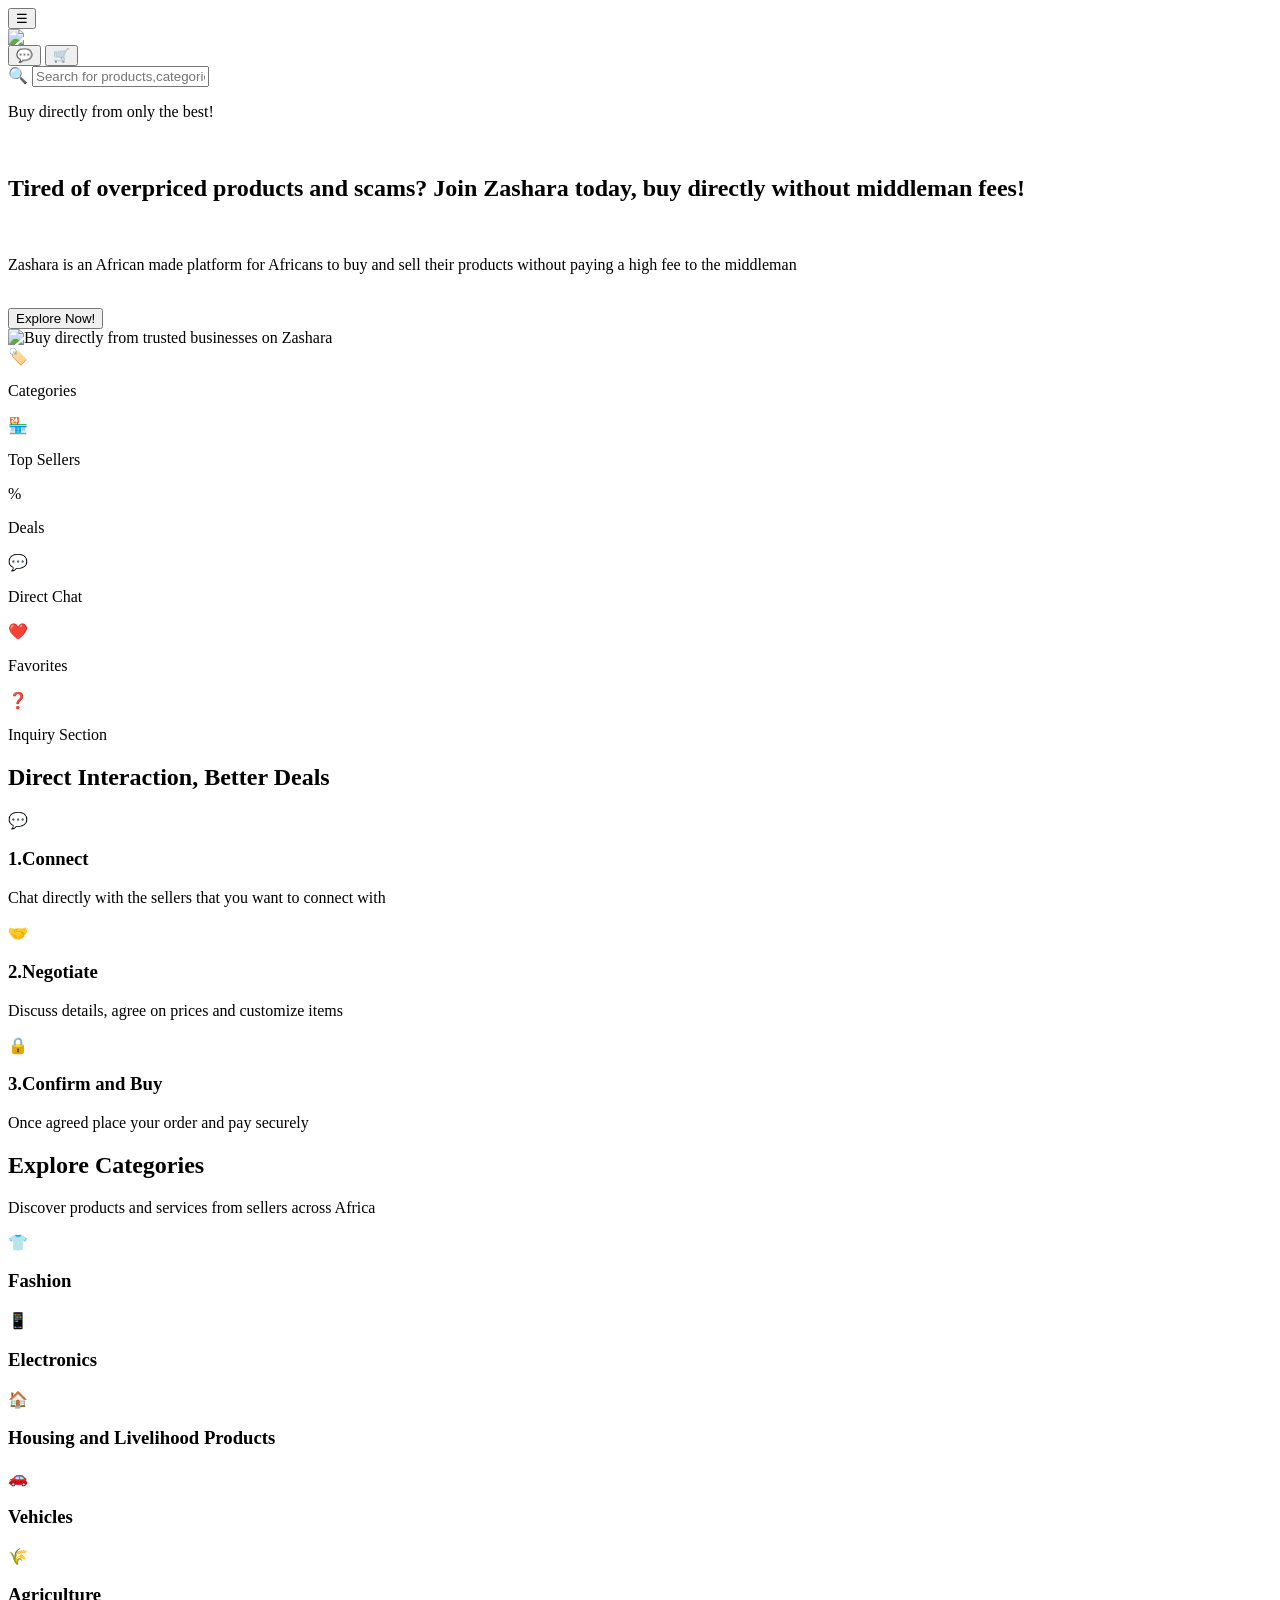
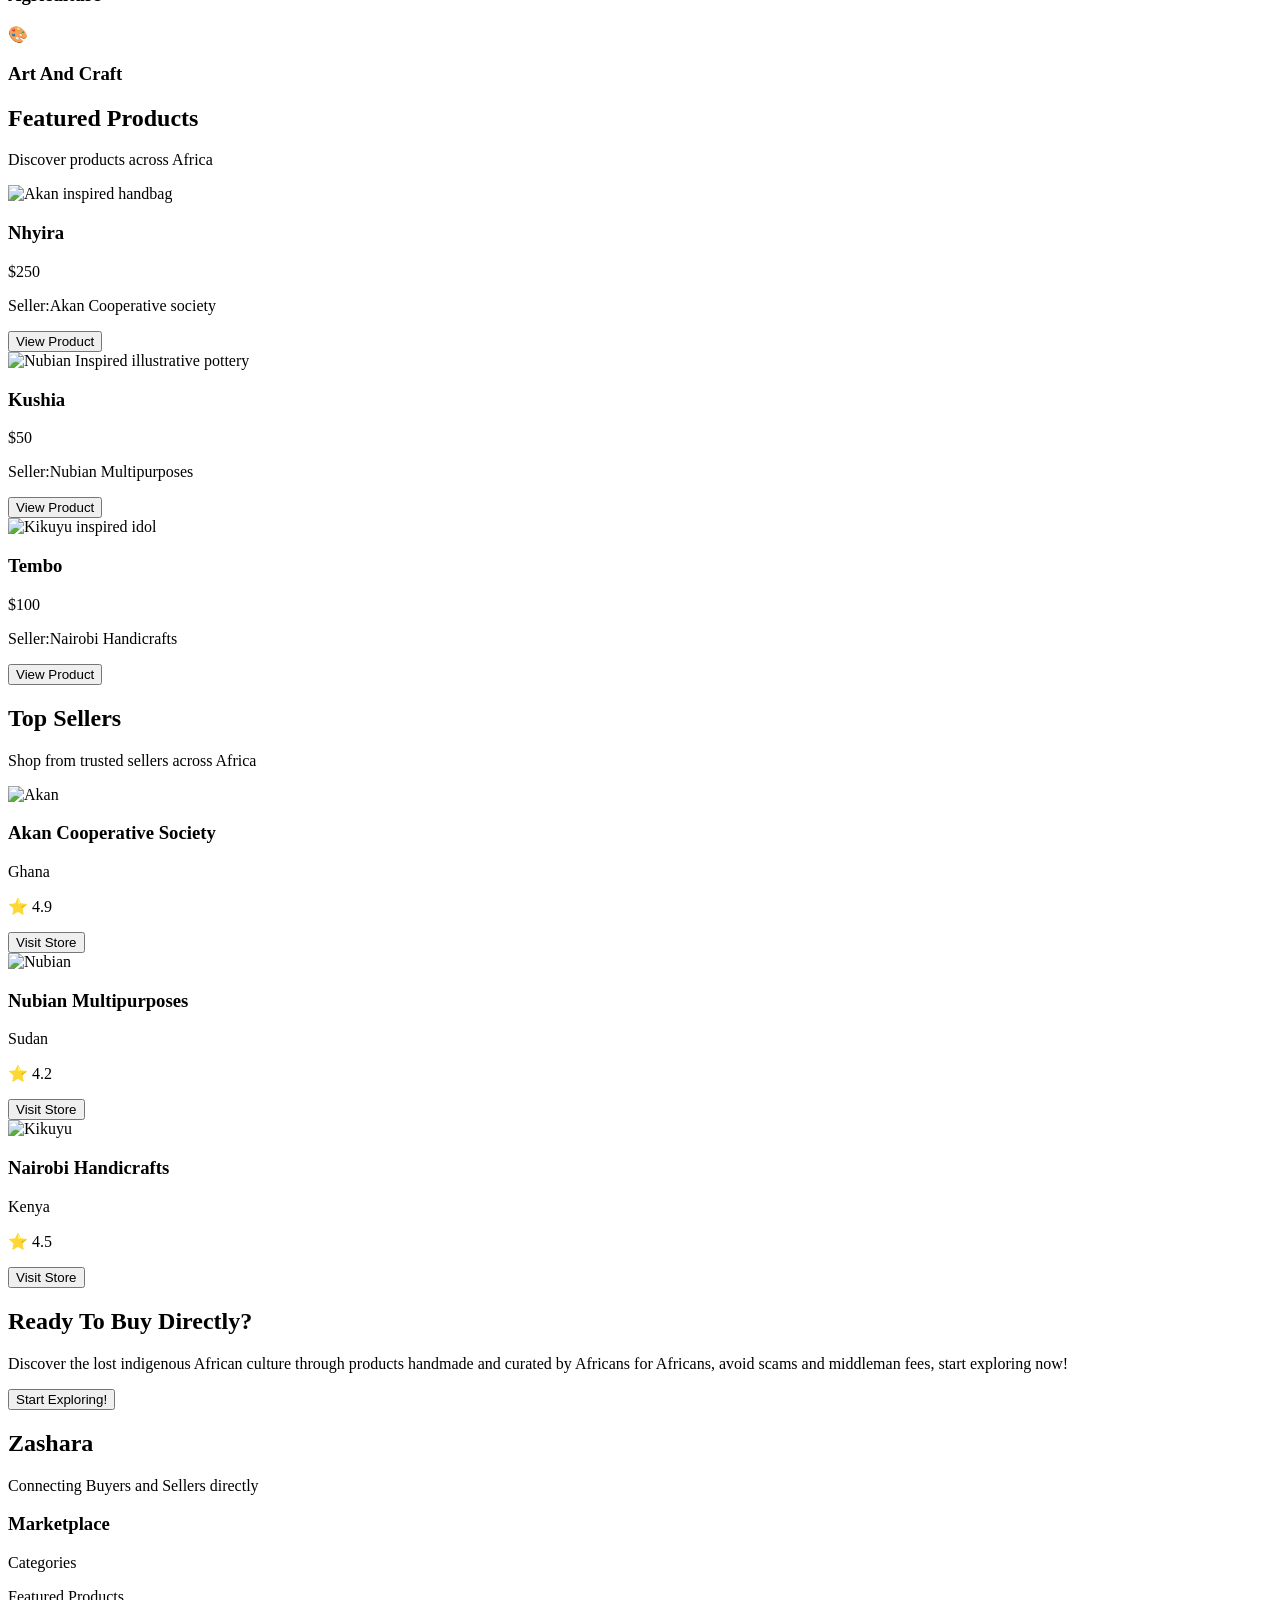
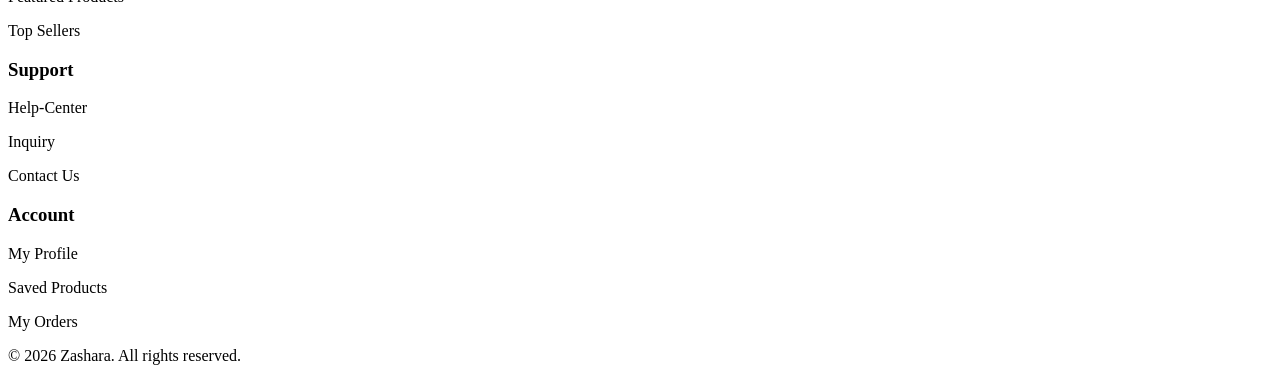
==== index.html @ 861f921e "Add files via upload" ====
<html lang="en">
<head>
	<meta charset="UTF-8">
	<meta name="viewport" content="width=device-width, initial-scale=1.0">
	<title>Zashara Buyer's Dashboard</title>
	<link rel="stylesheet" href="C:\Users\User\Documents\DirectTradeZashsara\style.css">
</head>


<body>
	<header class="header">
		<button class="menu-button">
			☰
		</button>
		
		<div class="logo">
			<img src="C:\Users\User\Documents\DirectTradeZashsara\assets\logo.png">
		</div>

		<div class="header-icons">
			
			<button class="message-button">
				💬
			</button>
			
			<button class="cart-button">
				🛒
			</button>
		</div>
	</header>
	

	<section class="search-section">
		<div class="search-bar">
			<span class="search-icon">🔍</span>

			<input type="text" placeholder="Search for products,categories or sellers">
		</div>
	</section>

	


	<section class="hero-section">
		<div class="hero-content">
			<p class="hero-tagline">
				Buy directly from only the best! 
			</p>
			<br>
	
			<h1 class="hero-title">
				Tired of overpriced products and scams? Join Zashara today, buy directly without middleman fees!
			</h1>
			<br>
	
			<p class="hero-description">
				Zashara is an African made platform for Africans to buy and sell their products without paying a high fee to the middleman
			</p>
			<br>
	
			
			<button class="explore-button">
				Explore Now!
			</button>
		</div>
		
		<div class="hero-image">
			<img src="C:\Users\User\Documents\DirectTradeZashsara\assets\hero.png" alt="Buy directly from trusted businesses on Zashara">
		</div>
	</section>		



	<section class="quick-navigation">
		<div class="quick-nav-item">
			<div class="quick-nav-icon">🏷️</div>
			<p>Categories</p>
		</div>

		<div class="quick-nav-item">
			<div class="quick-nav-icon">🏪</div>
			<p>Top Sellers</p>
		</div>

		<div class="quick-nav-item">
			<div class="quick-nav-icon">%</div>
			<p>Deals</p>
		</div>

		<div class="quick-nav-item">
			<div class="quick-nav-icon">💬</div>
			<p>Direct Chat</p>
		</div>

		<div class="quick-nav-item">
			<div class="quick-nav-icon">❤️</div>
			<p>Favorites</p>
		</div>

		<div class="quick-nav-item">
			<div class="quick-nav-icon">❓</div>
			<p>Inquiry Section</p>
		</div>
	</section>


	<section class="how-it-works">

		<h2>Direct Interaction, Better Deals</h2>

			<div class="steps-container">
				<div class="step">

					<div class="step-icon">💬</div>
			
						<div class="step-content">
							<h3>1.Connect</h3>
							<p>Chat directly with the sellers that you want to connect with</p>	
						</div>
				</div>
			


				<div class="step">

					<div class="step-icon">🤝</div>
			
						<div class="step-content">
							<h3>2.Negotiate</h3>
							<p>Discuss details, agree on prices and customize items</p>	
						</div>
				</div>
			

				<div class="step">

					<div class="step-icon">🔒</div>
			
						<div class="step-content">
							<h3>3.Confirm and Buy</h3>
							<p>Once agreed place your order and pay securely</p>	
						</div>
				</div>
		</div>
	</section>
				
	<section class="categories-section" id="categories">
	
	<h2>Explore Categories</h2>

	<p class="categories-description">
		Discover products and services from sellers across Africa
	</p>

	<div class="Categories-grid">
	
	<div class="category-card">
		<div class="category-icon">👕</div>
		<h3>Fashion</h3>
	</div>

	<div class="category-card">
		<div class="category-icon">📱</div>
		<h3>Electronics</h3>
	</div>
	

	<div class="category-card">
		<div class="category-icon">🏠</div>
		<h3>Housing and Livelihood Products</h3>
	</div>

	<div class="category-card">
		<div class="category-icon">🚗</div>
		<h3>Vehicles</h3>
	</div>

	<div class="category-card">
		<div class="category-icon">🌾</div>
		<h3>Agriculture</h3>
	</div>

	<div class="category-card">
		<div class="category-icon">🎨</div>
		<h3>Art And Craft</h3>
	</div>			

	</section>


	<section class="featured-products" id="featured-products">
	
	<h2>Featured Products</h2>

	<p class="featured-description">
		Discover products across Africa
	</p>

	<div class="products-grid">
	
		<div class="product-card">
			
			<div class="product-image">
					<img src="C:\Users\User\Documents\DirectTradeZashsara\assets\Handbag.png" alt="Akan inspired handbag">
			</div>

			<h3>Nhyira</h3>

			<p class="product-price">$250</p>

			<p class="seller-name">
				Seller:Akan Cooperative society
			</p>

			<button class="view product">
				View Product
			</button>
		</div>


		<div class="product-card">
			
			<div class="product-image">
					<img src="C:\Users\User\Documents\DirectTradeZashsara\assets\Pot.png" alt="Nubian Inspired illustrative pottery">
			</div>

			<h3>Kushia</h3>

			<p class="product-price">$50</p>

			<p class="seller-name">
				Seller:Nubian Multipurposes
			</p>

			<button class="view product">
				View Product
			</button>
		</div>


		<div class="product-card">
			
			<div class="product-image">
					<img src="C:\Users\User\Documents\DirectTradeZashsara\assets\ElephantIdol.png" alt="Kikuyu inspired idol">
			</div>

			<h3>Tembo</h3>

			<p class="product-price">$100</p>

			<p class="seller-name">
				Seller:Nairobi Handicrafts
			</p>

			<button class="view product">
				View Product
			</button>
		</div>
	</div>
	</section>
	
	
	<section class="top-sellers" id="top-sellers">
		<h2>Top Sellers</h2>
			
		<p class="sellers-description">
			Shop from trusted sellers across Africa
		</p>
		
		<div class="sellers-grid">
			<div class="seller-card">
				<div class="seller-image">
					<img src="C:\Users\User\Documents\DirectTradeZashsara\assets\Akan.png" alt="Akan">
				</div>
			
				<h3>Akan Cooperative Society</h3>
					<p class="seller-location">
						Ghana
					</p>

					<p class="seller-rating">
						⭐ 4.9
					</p>

					<button class="visit-store">
						Visit Store
					</button>
			</div>
			

			<div class="seller-card">
				<div class="seller-image">
					<img src="C:\Users\User\Documents\DirectTradeZashsara\assets\Nubian.png" alt="Nubian">
				</div>
			
				<h3>Nubian Multipurposes</h3>
					<p class="seller-location">
						Sudan
					</p>

					<p class="seller-rating">
						⭐ 4.2
					</p>

					<button class="visit-store">
						Visit Store
					</button>
			</div>


			<div class="seller-card">
				<div class="seller-image">
					<img src="C:\Users\User\Documents\DirectTradeZashsara\assets\Nairobi.png" alt="Kikuyu">
				</div>
			
				<h3>Nairobi Handicrafts</h3>
					<p class="seller-location">
						Kenya
					</p>

					<p class="seller-rating">
						⭐ 4.5
					</p>

					<button class="visit-store">
						Visit Store
					</button>
			</div>
		</div>
	</section>

	
	<section class="final-cta" id="explore">
		<div class="cta-content">
		
			<h2>Ready To Buy Directly?</h2>

			<p>
				Discover the lost indigenous African culture through products handmade and curated by Africans for Africans, avoid scams and middleman fees, 				start exploring now!
			</p>

			<button class="cta-button">
				Start Exploring!
		</div>
	</section>

	<footer class="footer">
		<div class="footer-content">
			<div class="footer-brand">
				<h2>Zashara</h2>
					<p>
						Connecting Buyers and Sellers directly
					</p>
			</div>

		<div class="footer-links">
			<div class="footer-column">
				<h3>Marketplace</h3>
				
					<p>Categories</p>
					<p>Featured Products</p>
					<p>Top Sellers</p>
			</div>

			
			<div class="footer-column">
				<h3>Support</h3>
				
					<p>Help-Center</p>
					<p>Inquiry</p>
					<p>Contact Us</p>
			</div>


			<div class="footer-column">
				<h3>Account</h3>
				
					<p>My Profile</p>
					<p>Saved Products</p>
					<p>My Orders</p>
			</div>

		</div>
		</div>
		<div class="footer-bottom">
			<p>
			 	© 2026 Zashara. All rights reserved.
			</p>
		</div>
	</footer>
	




	<script src="C:\Users\User\Documents\DirectTradeZashsara\script.js"></script>

</body>

</html>
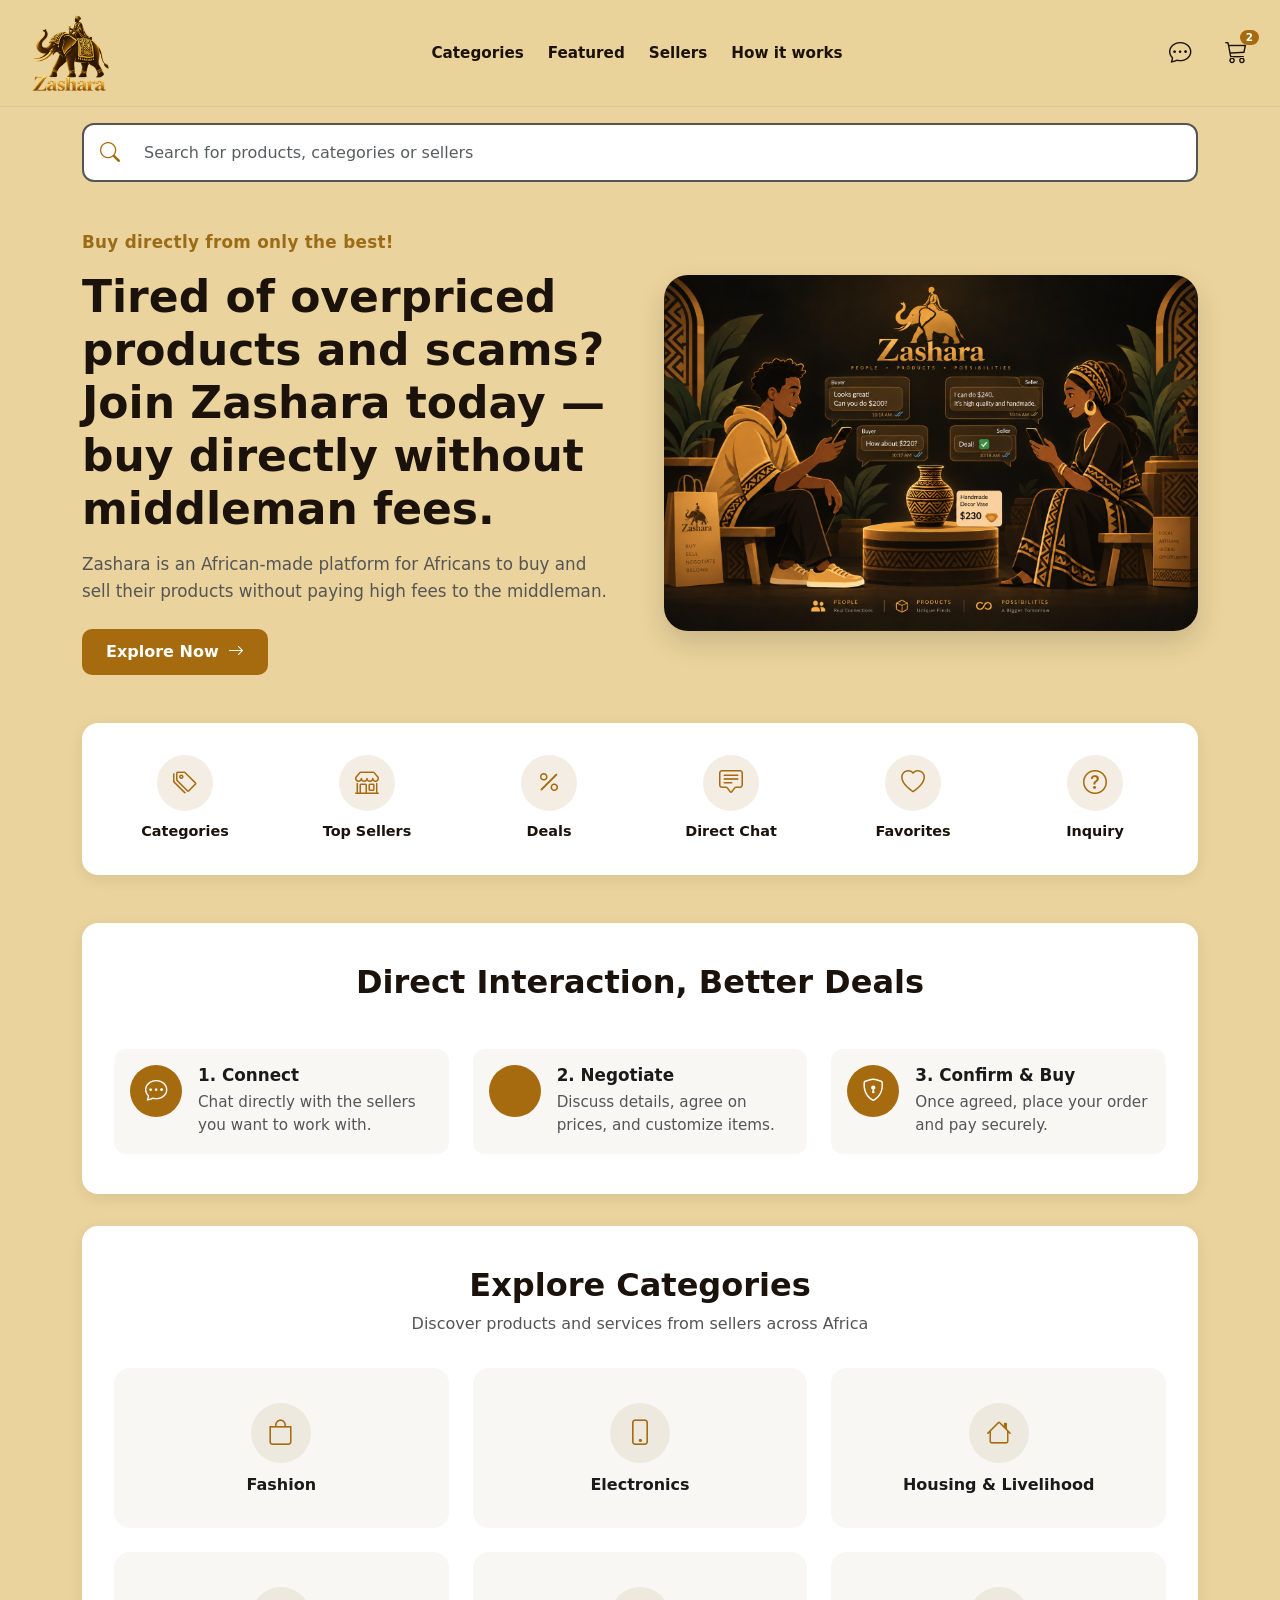
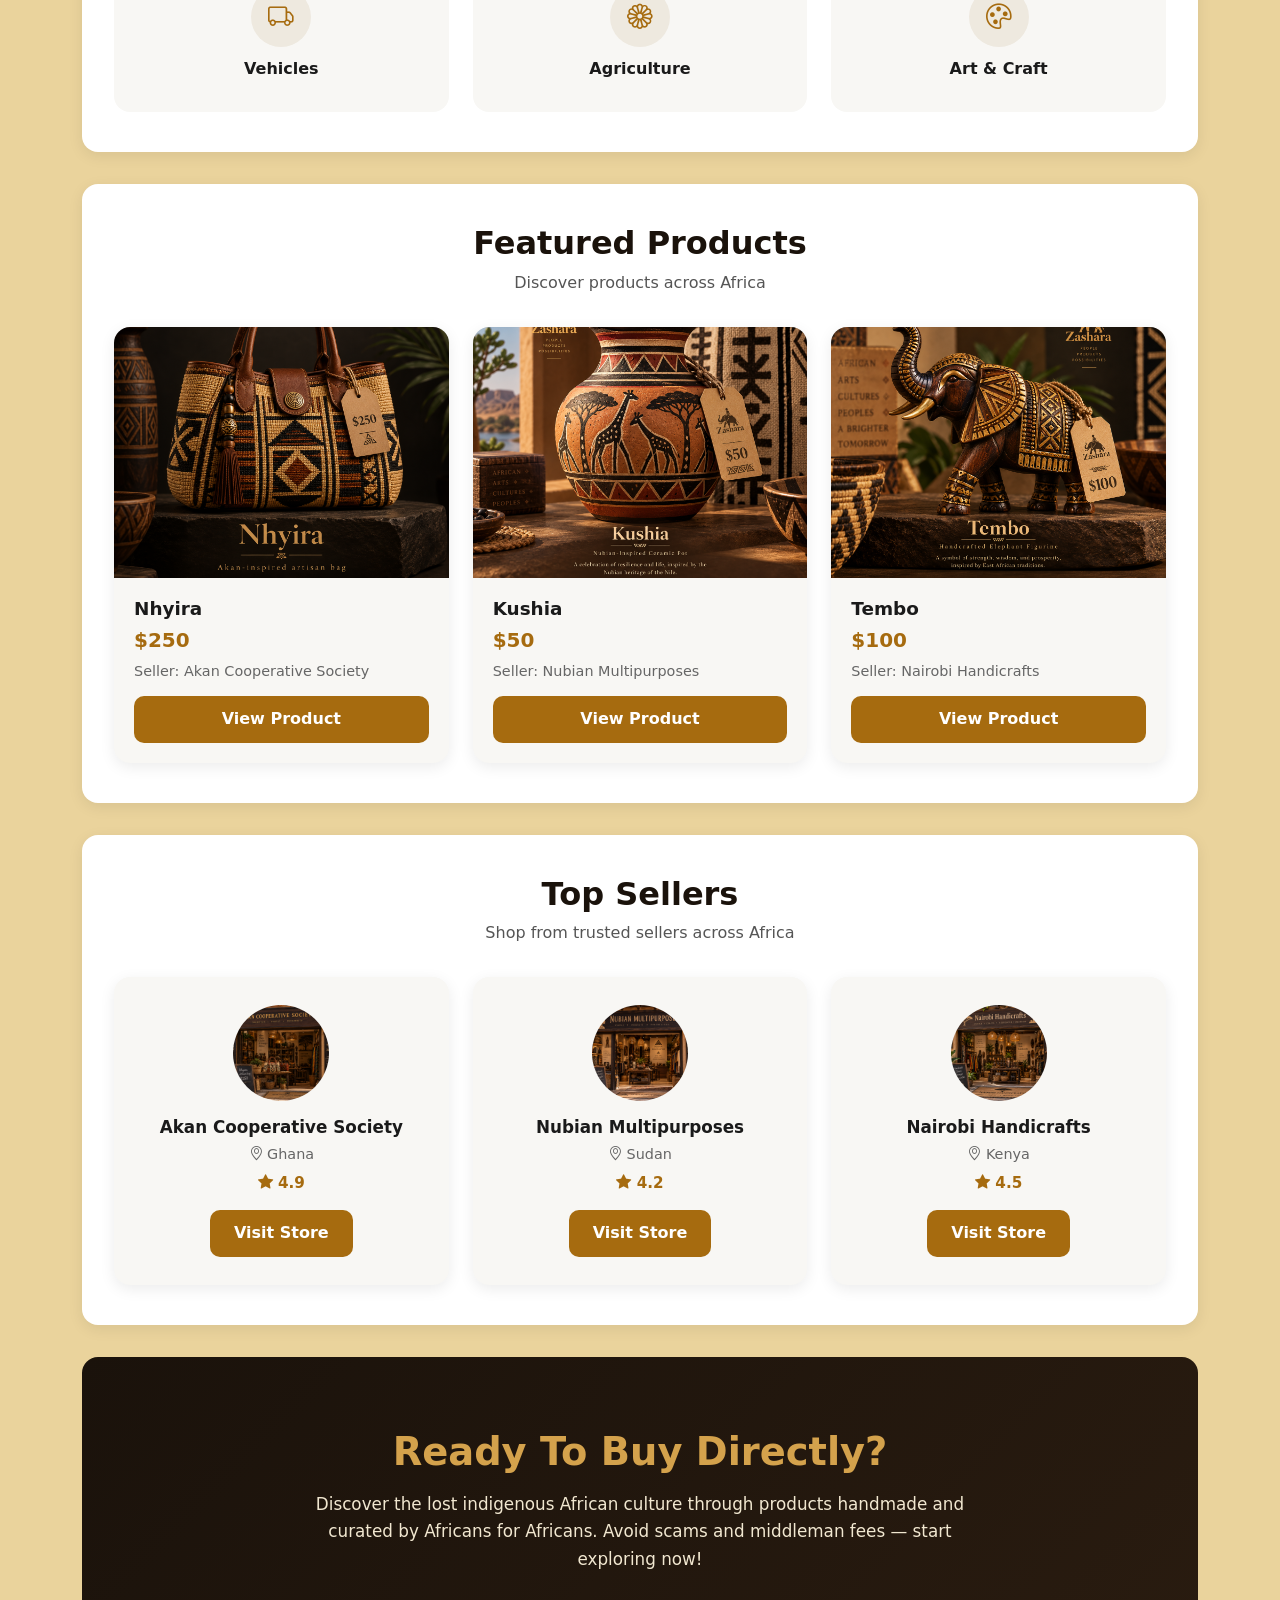
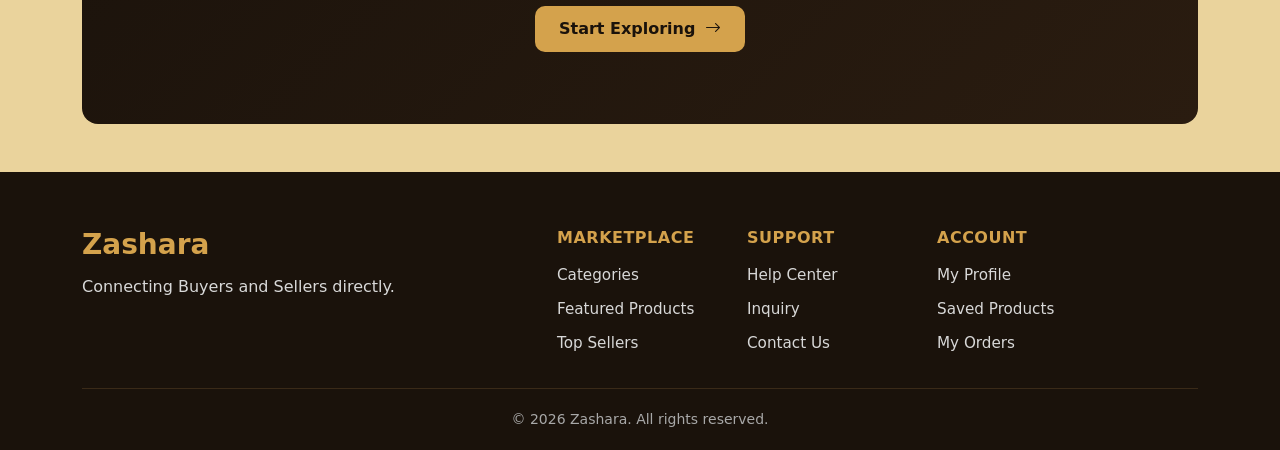
==== commit b842bc53: "Add files via upload" ====
--- a/index.html
+++ b/index.html
@@ -1,400 +1,482 @@
+<!DOCTYPE html>
 <html lang="en">
 <head>
-	<meta charset="UTF-8">
-	<meta name="viewport" content="width=device-width, initial-scale=1.0">
-	<title>Zashara Buyer's Dashboard</title>
-	<link rel="stylesheet" href="C:\Users\User\Documents\DirectTradeZashsara\style.css">
+    <meta charset="UTF-8">
+    <meta name="viewport" content="width=device-width, initial-scale=1.0">
+    <title>Zashara Buyer's Dashboard</title>
+
+    <!-- Bootstrap 5.3 CSS -->
+    <link
+        href="https://cdn.jsdelivr.net/npm/bootstrap@5.3.3/dist/css/bootstrap.min.css"
+        rel="stylesheet"
+    >
+
+    <!-- Bootstrap Icons -->
+    <link
+        rel="stylesheet"
+        href="https://cdn.jsdelivr.net/npm/bootstrap-icons@1.11.3/font/bootstrap-icons.css"
+    >
+
+    <!-- Custom styles (loaded AFTER Bootstrap so it can override) -->
+    <link rel="stylesheet" href="style.css">
 </head>
 
-
 <body>
-	<header class="header">
-		<button class="menu-button">
-			☰
-		</button>
-		
-		<div class="logo">
-			<img src="C:\Users\User\Documents\DirectTradeZashsara\assets\logo.png">
-		</div>
-
-		<div class="header-icons">
-			
-			<button class="message-button">
-				💬
-			</button>
-			
-			<button class="cart-button">
-				🛒
-			</button>
-		</div>
-	</header>
-	
-
-	<section class="search-section">
-		<div class="search-bar">
-			<span class="search-icon">🔍</span>
-
-			<input type="text" placeholder="Search for products,categories or sellers">
-		</div>
-	</section>
-
-	
-
-
-	<section class="hero-section">
-		<div class="hero-content">
-			<p class="hero-tagline">
-				Buy directly from only the best! 
-			</p>
-			<br>
-	
-			<h1 class="hero-title">
-				Tired of overpriced products and scams? Join Zashara today, buy directly without middleman fees!
-			</h1>
-			<br>
-	
-			<p class="hero-description">
-				Zashara is an African made platform for Africans to buy and sell their products without paying a high fee to the middleman
-			</p>
-			<br>
-	
-			
-			<button class="explore-button">
-				Explore Now!
-			</button>
-		</div>
-		
-		<div class="hero-image">
-			<img src="C:\Users\User\Documents\DirectTradeZashsara\assets\hero.png" alt="Buy directly from trusted businesses on Zashara">
-		</div>
-	</section>		
-
-
-
-	<section class="quick-navigation">
-		<div class="quick-nav-item">
-			<div class="quick-nav-icon">🏷️</div>
-			<p>Categories</p>
-		</div>
-
-		<div class="quick-nav-item">
-			<div class="quick-nav-icon">🏪</div>
-			<p>Top Sellers</p>
-		</div>
-
-		<div class="quick-nav-item">
-			<div class="quick-nav-icon">%</div>
-			<p>Deals</p>
-		</div>
-
-		<div class="quick-nav-item">
-			<div class="quick-nav-icon">💬</div>
-			<p>Direct Chat</p>
-		</div>
-
-		<div class="quick-nav-item">
-			<div class="quick-nav-icon">❤️</div>
-			<p>Favorites</p>
-		</div>
-
-		<div class="quick-nav-item">
-			<div class="quick-nav-icon">❓</div>
-			<p>Inquiry Section</p>
-		</div>
-	</section>
-
-
-	<section class="how-it-works">
-
-		<h2>Direct Interaction, Better Deals</h2>
-
-			<div class="steps-container">
-				<div class="step">
-
-					<div class="step-icon">💬</div>
-			
-						<div class="step-content">
-							<h3>1.Connect</h3>
-							<p>Chat directly with the sellers that you want to connect with</p>	
-						</div>
-				</div>
-			
-
-
-				<div class="step">
-
-					<div class="step-icon">🤝</div>
-			
-						<div class="step-content">
-							<h3>2.Negotiate</h3>
-							<p>Discuss details, agree on prices and customize items</p>	
-						</div>
-				</div>
-			
-
-				<div class="step">
-
-					<div class="step-icon">🔒</div>
-			
-						<div class="step-content">
-							<h3>3.Confirm and Buy</h3>
-							<p>Once agreed place your order and pay securely</p>	
-						</div>
-				</div>
-		</div>
-	</section>
-				
-	<section class="categories-section" id="categories">
-	
-	<h2>Explore Categories</h2>
-
-	<p class="categories-description">
-		Discover products and services from sellers across Africa
-	</p>
-
-	<div class="Categories-grid">
-	
-	<div class="category-card">
-		<div class="category-icon">👕</div>
-		<h3>Fashion</h3>
-	</div>
-
-	<div class="category-card">
-		<div class="category-icon">📱</div>
-		<h3>Electronics</h3>
-	</div>
-	
-
-	<div class="category-card">
-		<div class="category-icon">🏠</div>
-		<h3>Housing and Livelihood Products</h3>
-	</div>
-
-	<div class="category-card">
-		<div class="category-icon">🚗</div>
-		<h3>Vehicles</h3>
-	</div>
-
-	<div class="category-card">
-		<div class="category-icon">🌾</div>
-		<h3>Agriculture</h3>
-	</div>
-
-	<div class="category-card">
-		<div class="category-icon">🎨</div>
-		<h3>Art And Craft</h3>
-	</div>			
-
-	</section>
-
-
-	<section class="featured-products" id="featured-products">
-	
-	<h2>Featured Products</h2>
-
-	<p class="featured-description">
-		Discover products across Africa
-	</p>
-
-	<div class="products-grid">
-	
-		<div class="product-card">
-			
-			<div class="product-image">
-					<img src="C:\Users\User\Documents\DirectTradeZashsara\assets\Handbag.png" alt="Akan inspired handbag">
-			</div>
-
-			<h3>Nhyira</h3>
-
-			<p class="product-price">$250</p>
-
-			<p class="seller-name">
-				Seller:Akan Cooperative society
-			</p>
-
-			<button class="view product">
-				View Product
-			</button>
-		</div>
-
-
-		<div class="product-card">
-			
-			<div class="product-image">
-					<img src="C:\Users\User\Documents\DirectTradeZashsara\assets\Pot.png" alt="Nubian Inspired illustrative pottery">
-			</div>
-
-			<h3>Kushia</h3>
-
-			<p class="product-price">$50</p>
-
-			<p class="seller-name">
-				Seller:Nubian Multipurposes
-			</p>
-
-			<button class="view product">
-				View Product
-			</button>
-		</div>
-
-
-		<div class="product-card">
-			
-			<div class="product-image">
-					<img src="C:\Users\User\Documents\DirectTradeZashsara\assets\ElephantIdol.png" alt="Kikuyu inspired idol">
-			</div>
-
-			<h3>Tembo</h3>
-
-			<p class="product-price">$100</p>
-
-			<p class="seller-name">
-				Seller:Nairobi Handicrafts
-			</p>
-
-			<button class="view product">
-				View Product
-			</button>
-		</div>
-	</div>
-	</section>
-	
-	
-	<section class="top-sellers" id="top-sellers">
-		<h2>Top Sellers</h2>
-			
-		<p class="sellers-description">
-			Shop from trusted sellers across Africa
-		</p>
-		
-		<div class="sellers-grid">
-			<div class="seller-card">
-				<div class="seller-image">
-					<img src="C:\Users\User\Documents\DirectTradeZashsara\assets\Akan.png" alt="Akan">
-				</div>
-			
-				<h3>Akan Cooperative Society</h3>
-					<p class="seller-location">
-						Ghana
-					</p>
-
-					<p class="seller-rating">
-						⭐ 4.9
-					</p>
-
-					<button class="visit-store">
-						Visit Store
-					</button>
-			</div>
-			
-
-			<div class="seller-card">
-				<div class="seller-image">
-					<img src="C:\Users\User\Documents\DirectTradeZashsara\assets\Nubian.png" alt="Nubian">
-				</div>
-			
-				<h3>Nubian Multipurposes</h3>
-					<p class="seller-location">
-						Sudan
-					</p>
-
-					<p class="seller-rating">
-						⭐ 4.2
-					</p>
-
-					<button class="visit-store">
-						Visit Store
-					</button>
-			</div>
-
-
-			<div class="seller-card">
-				<div class="seller-image">
-					<img src="C:\Users\User\Documents\DirectTradeZashsara\assets\Nairobi.png" alt="Kikuyu">
-				</div>
-			
-				<h3>Nairobi Handicrafts</h3>
-					<p class="seller-location">
-						Kenya
-					</p>
-
-					<p class="seller-rating">
-						⭐ 4.5
-					</p>
-
-					<button class="visit-store">
-						Visit Store
-					</button>
-			</div>
-		</div>
-	</section>
-
-	
-	<section class="final-cta" id="explore">
-		<div class="cta-content">
-		
-			<h2>Ready To Buy Directly?</h2>
-
-			<p>
-				Discover the lost indigenous African culture through products handmade and curated by Africans for Africans, avoid scams and middleman fees, 				start exploring now!
-			</p>
-
-			<button class="cta-button">
-				Start Exploring!
-		</div>
-	</section>
-
-	<footer class="footer">
-		<div class="footer-content">
-			<div class="footer-brand">
-				<h2>Zashara</h2>
-					<p>
-						Connecting Buyers and Sellers directly
-					</p>
-			</div>
-
-		<div class="footer-links">
-			<div class="footer-column">
-				<h3>Marketplace</h3>
-				
-					<p>Categories</p>
-					<p>Featured Products</p>
-					<p>Top Sellers</p>
-			</div>
-
-			
-			<div class="footer-column">
-				<h3>Support</h3>
-				
-					<p>Help-Center</p>
-					<p>Inquiry</p>
-					<p>Contact Us</p>
-			</div>
-
-
-			<div class="footer-column">
-				<h3>Account</h3>
-				
-					<p>My Profile</p>
-					<p>Saved Products</p>
-					<p>My Orders</p>
-			</div>
-
-		</div>
-		</div>
-		<div class="footer-bottom">
-			<p>
-			 	© 2026 Zashara. All rights reserved.
-			</p>
-		</div>
-	</footer>
-	
-
-
-
-
-	<script src="C:\Users\User\Documents\DirectTradeZashsara\script.js"></script>
-
+
+    <!-- ================= HEADER ================= -->
+    <header class="zashara-header sticky-top">
+        <div class="container-fluid px-3 px-md-4">
+            <div class="d-flex align-items-center justify-content-between py-2">
+
+                <!-- Mobile menu button -->
+                <button
+                    class="btn btn-link zashara-icon-btn d-lg-none"
+                    type="button"
+                    data-bs-toggle="offcanvas"
+                    data-bs-target="#mobileMenu"
+                    aria-controls="mobileMenu"
+                    aria-label="Open menu"
+                >
+                    <i class="bi bi-list"></i>
+                </button>
+
+                <!-- Logo -->
+                <a href="#" class="zashara-logo d-flex align-items-center">
+                    <img src="logo.png" alt="Zashara logo">
+                </a>
+
+                <!-- Desktop nav (hidden on mobile) -->
+                <nav class="d-none d-lg-flex align-items-center gap-4 zashara-desktop-nav">
+                    <a href="#categories">Categories</a>
+                    <a href="#featured-products">Featured</a>
+                    <a href="#top-sellers">Sellers</a>
+                    <a href="#how-it-works">How it works</a>
+                </nav>
+
+                <!-- Header icons -->
+                <div class="d-flex align-items-center gap-2 gap-md-3">
+                    <button
+                        class="btn btn-link zashara-icon-btn"
+                        type="button"
+                        aria-label="Messages"
+                    >
+                        <i class="bi bi-chat-dots"></i>
+                    </button>
+
+                    <button
+                        class="btn btn-link zashara-icon-btn position-relative"
+                        type="button"
+                        aria-label="Cart"
+                    >
+                        <i class="bi bi-cart3"></i>
+                        <span class="zashara-cart-badge">2</span>
+                    </button>
+                </div>
+            </div>
+        </div>
+    </header>
+
+    <!-- ============ MOBILE OFFCANVAS MENU ============ -->
+    <div
+        class="offcanvas offcanvas-start zashara-offcanvas"
+        tabindex="-1"
+        id="mobileMenu"
+        aria-labelledby="mobileMenuLabel"
+    >
+        <div class="offcanvas-header">
+            <h5 class="offcanvas-title" id="mobileMenuLabel">Menu</h5>
+            <button
+                type="button"
+                class="btn-close"
+                data-bs-dismiss="offcanvas"
+                aria-label="Close"
+            ></button>
+        </div>
+        <div class="offcanvas-body">
+            <ul class="nav flex-column zashara-offcanvas-nav">
+                <li class="nav-item"><a class="nav-link" href="#categories">Categories</a></li>
+                <li class="nav-item"><a class="nav-link" href="#featured-products">Featured Products</a></li>
+                <li class="nav-item"><a class="nav-link" href="#top-sellers">Top Sellers</a></li>
+                <li class="nav-item"><a class="nav-link" href="#how-it-works">How it Works</a></li>
+                <li class="nav-item"><a class="nav-link" href="#footer">Inquiry</a></li>
+            </ul>
+        </div>
+    </div>
+
+    <!-- ================= SEARCH ================= -->
+    <section class="zashara-search-section">
+        <div class="container">
+            <div class="zashara-search-bar">
+                <i class="bi bi-search zashara-search-icon"></i>
+                <input
+                    type="text"
+                    id="search-input"
+                    class="form-control border-0 shadow-none"
+                    placeholder="Search for products, categories or sellers"
+                    aria-label="Search"
+                >
+            </div>
+        </div>
+    </section>
+
+    <!-- ================= HERO ================= -->
+    <section class="zashara-hero">
+        <div class="container">
+            <div class="row align-items-center g-4 g-lg-5">
+                <div class="col-12 col-lg-6 text-center text-lg-start">
+                    <p class="zashara-hero-tagline">Buy directly from only the best!</p>
+
+                    <h1 class="zashara-hero-title">
+                        Tired of overpriced products and scams? Join Zashara today — buy directly without middleman fees.
+                    </h1>
+
+                    <p class="zashara-hero-description">
+                        Zashara is an African-made platform for Africans to buy and sell their
+                        products without paying high fees to the middleman.
+                    </p>
+
+                    <button class="btn zashara-btn-primary" id="explore-now">
+                        Explore Now
+                        <i class="bi bi-arrow-right ms-1"></i>
+                    </button>
+                </div>
+
+                <div class="col-12 col-lg-6 text-center">
+                    <img
+                        src="hero.png"
+                        alt="Buy directly from trusted businesses on Zashara"
+                        class="zashara-hero-image img-fluid"
+                    >
+                </div>
+            </div>
+        </div>
+    </section>
+
+    <!-- ================= QUICK NAVIGATION ================= -->
+    <section class="zashara-quick-nav-section">
+        <div class="container">
+            <div class="zashara-quick-nav">
+                <div class="row g-3">
+                    <div class="col-4 col-md-4 col-lg-2">
+                        <button class="zashara-quick-nav-item w-100" data-target="categories">
+                            <span class="zashara-quick-nav-icon"><i class="bi bi-tags"></i></span>
+                            <span>Categories</span>
+                        </button>
+                    </div>
+                    <div class="col-4 col-md-4 col-lg-2">
+                        <button class="zashara-quick-nav-item w-100" data-target="top-sellers">
+                            <span class="zashara-quick-nav-icon"><i class="bi bi-shop"></i></span>
+                            <span>Top Sellers</span>
+                        </button>
+                    </div>
+                    <div class="col-4 col-md-4 col-lg-2">
+                        <button class="zashara-quick-nav-item w-100" data-target="featured-products">
+                            <span class="zashara-quick-nav-icon"><i class="bi bi-percent"></i></span>
+                            <span>Deals</span>
+                        </button>
+                    </div>
+                    <div class="col-4 col-md-4 col-lg-2">
+                        <button class="zashara-quick-nav-item w-100" data-target="how-it-works">
+                            <span class="zashara-quick-nav-icon"><i class="bi bi-chat-square-text"></i></span>
+                            <span>Direct Chat</span>
+                        </button>
+                    </div>
+                    <div class="col-4 col-md-4 col-lg-2">
+                        <button class="zashara-quick-nav-item w-100" data-target="featured-products">
+                            <span class="zashara-quick-nav-icon"><i class="bi bi-heart"></i></span>
+                            <span>Favorites</span>
+                        </button>
+                    </div>
+                    <div class="col-4 col-md-4 col-lg-2">
+                        <button class="zashara-quick-nav-item w-100" data-target="footer">
+                            <span class="zashara-quick-nav-icon"><i class="bi bi-question-circle"></i></span>
+                            <span>Inquiry</span>
+                        </button>
+                    </div>
+                </div>
+            </div>
+        </div>
+    </section>
+
+    <!-- ================= HOW IT WORKS ================= -->
+    <section class="zashara-section" id="how-it-works">
+        <div class="container">
+            <div class="zashara-panel">
+                <h2 class="zashara-section-title text-center">Direct Interaction, Better Deals</h2>
+
+                <div class="row g-4 mt-4">
+                    <div class="col-12 col-md-4">
+                        <div class="zashara-step">
+                            <div class="zashara-step-icon"><i class="bi bi-chat-dots"></i></div>
+                            <div>
+                                <h3>1. Connect</h3>
+                                <p>Chat directly with the sellers you want to work with.</p>
+                            </div>
+                        </div>
+                    </div>
+                    <div class="col-12 col-md-4">
+                        <div class="zashara-step">
+                            <div class="zashara-step-icon"><i class="bi bi-handshake"></i></div>
+                            <div>
+                                <h3>2. Negotiate</h3>
+                                <p>Discuss details, agree on prices, and customize items.</p>
+                            </div>
+                        </div>
+                    </div>
+                    <div class="col-12 col-md-4">
+                        <div class="zashara-step">
+                            <div class="zashara-step-icon"><i class="bi bi-shield-lock"></i></div>
+                            <div>
+                                <h3>3. Confirm & Buy</h3>
+                                <p>Once agreed, place your order and pay securely.</p>
+                            </div>
+                        </div>
+                    </div>
+                </div>
+            </div>
+        </div>
+    </section>
+
+    <!-- ================= CATEGORIES ================= -->
+    <section class="zashara-section" id="categories">
+        <div class="container">
+            <div class="zashara-panel">
+                <h2 class="zashara-section-title text-center">Explore Categories</h2>
+                <p class="zashara-section-description text-center">
+                    Discover products and services from sellers across Africa
+                </p>
+
+                <div class="row g-3 g-md-4 mt-2">
+                    <div class="col-6 col-md-4">
+                        <div class="zashara-category-card">
+                            <div class="zashara-category-icon"><i class="bi bi-bag"></i></div>
+                            <h3>Fashion</h3>
+                        </div>
+                    </div>
+                    <div class="col-6 col-md-4">
+                        <div class="zashara-category-card">
+                            <div class="zashara-category-icon"><i class="bi bi-phone"></i></div>
+                            <h3>Electronics</h3>
+                        </div>
+                    </div>
+                    <div class="col-6 col-md-4">
+                        <div class="zashara-category-card">
+                            <div class="zashara-category-icon"><i class="bi bi-house"></i></div>
+                            <h3>Housing &amp; Livelihood</h3>
+                        </div>
+                    </div>
+                    <div class="col-6 col-md-4">
+                        <div class="zashara-category-card">
+                            <div class="zashara-category-icon"><i class="bi bi-truck"></i></div>
+                            <h3>Vehicles</h3>
+                        </div>
+                    </div>
+                    <div class="col-6 col-md-4">
+                        <div class="zashara-category-card">
+                            <div class="zashara-category-icon"><i class="bi bi-flower1"></i></div>
+                            <h3>Agriculture</h3>
+                        </div>
+                    </div>
+                    <div class="col-6 col-md-4">
+                        <div class="zashara-category-card">
+                            <div class="zashara-category-icon"><i class="bi bi-palette"></i></div>
+                            <h3>Art &amp; Craft</h3>
+                        </div>
+                    </div>
+                </div>
+            </div>
+        </div>
+    </section>
+
+    <!-- ================= FEATURED PRODUCTS ================= -->
+    <section class="zashara-section" id="featured-products">
+        <div class="container">
+            <div class="zashara-panel">
+                <h2 class="zashara-section-title text-center">Featured Products</h2>
+                <p class="zashara-section-description text-center">
+                    Discover products across Africa
+                </p>
+
+                <div class="row g-3 g-md-4 mt-2">
+                    <div class="col-12 col-sm-6 col-lg-4">
+                        <div class="zashara-product-card h-100">
+                            <div class="zashara-product-image">
+                                <img src="Handbag.png" alt="Akan inspired handbag">
+                            </div>
+                            <div class="zashara-product-body">
+                                <h3>Nhyira</h3>
+                                <p class="zashara-product-price">$250</p>
+                                <p class="zashara-seller-name">Seller: Akan Cooperative Society</p>
+                                <button class="btn zashara-btn-primary w-100">View Product</button>
+                            </div>
+                        </div>
+                    </div>
+
+                    <div class="col-12 col-sm-6 col-lg-4">
+                        <div class="zashara-product-card h-100">
+                            <div class="zashara-product-image">
+                                <img src="Pot.png" alt="Nubian inspired illustrative pottery">
+                            </div>
+                            <div class="zashara-product-body">
+                                <h3>Kushia</h3>
+                                <p class="zashara-product-price">$50</p>
+                                <p class="zashara-seller-name">Seller: Nubian Multipurposes</p>
+                                <button class="btn zashara-btn-primary w-100">View Product</button>
+                            </div>
+                        </div>
+                    </div>
+
+                    <div class="col-12 col-sm-6 col-lg-4">
+                        <div class="zashara-product-card h-100">
+                            <div class="zashara-product-image">
+                                <img src="ElephantIdol.png" alt="Kikuyu inspired elephant idol">
+                            </div>
+                            <div class="zashara-product-body">
+                                <h3>Tembo</h3>
+                                <p class="zashara-product-price">$100</p>
+                                <p class="zashara-seller-name">Seller: Nairobi Handicrafts</p>
+                                <button class="btn zashara-btn-primary w-100">View Product</button>
+                            </div>
+                        </div>
+                    </div>
+                </div>
+            </div>
+        </div>
+    </section>
+
+    <!-- ================= TOP SELLERS ================= -->
+    <section class="zashara-section" id="top-sellers">
+        <div class="container">
+            <div class="zashara-panel">
+                <h2 class="zashara-section-title text-center">Top Sellers</h2>
+                <p class="zashara-section-description text-center">
+                    Shop from trusted sellers across Africa
+                </p>
+
+                <div class="row g-3 g-md-4 mt-2">
+                    <div class="col-12 col-sm-6 col-lg-4">
+                        <div class="zashara-seller-card h-100">
+                            <div class="zashara-seller-image">
+                                <img src="Akan.png" alt="Akan Cooperative Society">
+                            </div>
+                            <h3>Akan Cooperative Society</h3>
+                            <p class="zashara-seller-location">
+                                <i class="bi bi-geo-alt"></i> Ghana
+                            </p>
+                            <p class="zashara-seller-rating">
+                                <i class="bi bi-star-fill"></i> 4.9
+                            </p>
+                            <button class="btn zashara-btn-primary">Visit Store</button>
+                        </div>
+                    </div>
+
+                    <div class="col-12 col-sm-6 col-lg-4">
+                        <div class="zashara-seller-card h-100">
+                            <div class="zashara-seller-image">
+                                <img src="Nubian.png" alt="Nubian Multipurposes">
+                            </div>
+                            <h3>Nubian Multipurposes</h3>
+                            <p class="zashara-seller-location">
+                                <i class="bi bi-geo-alt"></i> Sudan
+                            </p>
+                            <p class="zashara-seller-rating">
+                                <i class="bi bi-star-fill"></i> 4.2
+                            </p>
+                            <button class="btn zashara-btn-primary">Visit Store</button>
+                        </div>
+                    </div>
+
+                    <div class="col-12 col-sm-6 col-lg-4">
+                        <div class="zashara-seller-card h-100">
+                            <div class="zashara-seller-image">
+                                <img src="Nairobi.png" alt="Nairobi Handicrafts">
+                            </div>
+                            <h3>Nairobi Handicrafts</h3>
+                            <p class="zashara-seller-location">
+                                <i class="bi bi-geo-alt"></i> Kenya
+                            </p>
+                            <p class="zashara-seller-rating">
+                                <i class="bi bi-star-fill"></i> 4.5
+                            </p>
+                            <button class="btn zashara-btn-primary">Visit Store</button>
+                        </div>
+                    </div>
+                </div>
+            </div>
+        </div>
+    </section>
+
+    <!-- ================= FINAL CTA ================= -->
+    <section class="zashara-section">
+        <div class="container">
+            <div class="zashara-cta">
+                <div class="zashara-cta-content">
+                    <h2>Ready To Buy Directly?</h2>
+                    <p>
+                        Discover the lost indigenous African culture through products handmade
+                        and curated by Africans for Africans. Avoid scams and middleman fees —
+                        start exploring now!
+                    </p>
+                    <button class="btn zashara-btn-cta" id="start-exploring">
+                        Start Exploring
+                        <i class="bi bi-arrow-right ms-1"></i>
+                    </button>
+                </div>
+            </div>
+        </div>
+    </section>
+
+    <!-- ================= FOOTER ================= -->
+    <footer class="zashara-footer" id="footer">
+        <div class="container">
+            <div class="row g-4 pb-4">
+                <div class="col-12 col-lg-4">
+                    <h2 class="zashara-footer-brand">Zashara</h2>
+                    <p class="zashara-footer-tagline">
+                        Connecting Buyers and Sellers directly.
+                    </p>
+                </div>
+
+                <div class="col-6 col-md-4 col-lg-2 offset-lg-1">
+                    <h3 class="zashara-footer-heading">Marketplace</h3>
+                    <ul class="zashara-footer-list">
+                        <li><a href="#categories">Categories</a></li>
+                        <li><a href="#featured-products">Featured Products</a></li>
+                        <li><a href="#top-sellers">Top Sellers</a></li>
+                    </ul>
+                </div>
+
+                <div class="col-6 col-md-4 col-lg-2">
+                    <h3 class="zashara-footer-heading">Support</h3>
+                    <ul class="zashara-footer-list">
+                        <li><a href="#">Help Center</a></li>
+                        <li><a href="#">Inquiry</a></li>
+                        <li><a href="#">Contact Us</a></li>
+                    </ul>
+                </div>
+
+                <div class="col-6 col-md-4 col-lg-2">
+                    <h3 class="zashara-footer-heading">Account</h3>
+                    <ul class="zashara-footer-list">
+                        <li><a href="#">My Profile</a></li>
+                        <li><a href="#">Saved Products</a></li>
+                        <li><a href="#">My Orders</a></li>
+                    </ul>
+                </div>
+            </div>
+
+            <div class="zashara-footer-bottom">
+                <p>© 2026 Zashara. All rights reserved.</p>
+            </div>
+        </div>
+    </footer>
+
+    <!-- Bootstrap Bundle JS (includes Popper) -->
+    <script
+        src="https://cdn.jsdelivr.net/npm/bootstrap@5.3.3/dist/js/bootstrap.bundle.min.js"
+    ></script>
+
+    <!-- Custom scripts -->
+    <script src="script.js"></script>
 </body>
-
 </html>
--- a/style.css
+++ b/style.css
@@ -0,0 +1,696 @@
+/* =========================================================
+   ZASHARA — Custom Theme layered on top of Bootstrap 5
+   ========================================================= */
+
+/* ---------- Design Tokens ---------- */
+:root
+{
+    --zashara-sand:        #ead39c;
+    --zashara-sand-light:  #f8f7f4;
+    --zashara-sand-panel:  #ffffff;
+
+    --zashara-gold:        #a66b0f;
+    --zashara-gold-dark:   #8a5809;
+    --zashara-gold-light:  #d4a24c;
+    --zashara-gold-soft:   #9b6b16;
+
+    --zashara-ink:         #1a120b;
+    --zashara-text:        #1a1a1a;
+    --zashara-text-muted:  #555555;
+    --zashara-text-soft:   #666666;
+
+    --zashara-radius:      16px;
+    --zashara-radius-sm:   12px;
+
+    --zashara-shadow:      0 4px 15px rgba(0, 0, 0, 0.08);
+    --zashara-shadow-lg:   0 12px 28px rgba(0, 0, 0, 0.14);
+}
+
+/* ---------- Base ---------- */
+body
+{
+    font-family: system-ui, -apple-system, "Segoe UI", Arial, sans-serif;
+    background-color: var(--zashara-sand);
+    color: var(--zashara-text);
+}
+
+html { scroll-behavior: smooth; }
+
+/* Focus visibility for a11y */
+a:focus-visible,
+button:focus-visible,
+input:focus-visible
+{
+    outline: 3px solid var(--zashara-gold);
+    outline-offset: 2px;
+    border-radius: 6px;
+}
+
+/* =========================================================
+   HEADER
+   ========================================================= */
+.zashara-header
+{
+    background-color: rgba(234, 211, 156, 0.92);
+    backdrop-filter: blur(8px);
+    border-bottom: 1px solid rgba(0, 0, 0, 0.05);
+    z-index: 1030;
+}
+
+.zashara-logo img
+{
+    width: 70px;
+    height: 70px;
+    object-fit: contain;
+}
+
+@media (min-width: 992px)
+{
+    .zashara-logo img { width: 90px; height: 90px; }
+}
+
+.zashara-icon-btn
+{
+    font-size: 1.4rem;
+    color: var(--zashara-ink);
+    padding: 0.25rem 0.5rem;
+    text-decoration: none;
+    border-radius: 8px;
+    transition: transform 0.2s ease, color 0.2s ease;
+}
+
+.zashara-icon-btn:hover
+{
+    color: var(--zashara-gold);
+    transform: scale(1.08);
+}
+
+.zashara-cart-badge
+{
+    position: absolute;
+    top: -2px;
+    right: -4px;
+    background-color: var(--zashara-gold);
+    color: #fff;
+    font-size: 0.65rem;
+    font-weight: 700;
+    padding: 2px 6px;
+    border-radius: 999px;
+    line-height: 1;
+}
+
+/* Desktop nav links */
+.zashara-desktop-nav a
+{
+    color: var(--zashara-ink);
+    font-weight: 600;
+    text-decoration: none;
+    font-size: 0.95rem;
+    transition: color 0.2s ease;
+}
+
+.zashara-desktop-nav a:hover { color: var(--zashara-gold); }
+
+/* Offcanvas mobile menu */
+.zashara-offcanvas
+{
+    background-color: var(--zashara-sand-light);
+}
+
+.zashara-offcanvas-nav .nav-link
+{
+    color: var(--zashara-ink);
+    font-weight: 600;
+    font-size: 1.05rem;
+    padding: 0.75rem 0.5rem;
+    border-bottom: 1px solid rgba(0, 0, 0, 0.06);
+}
+
+.zashara-offcanvas-nav .nav-link:hover
+{
+    color: var(--zashara-gold);
+}
+
+/* =========================================================
+   SEARCH
+   ========================================================= */
+.zashara-search-section
+{
+    padding: 1rem 0;
+}
+
+.zashara-search-bar
+{
+    display: flex;
+    align-items: center;
+    gap: 0.75rem;
+    background-color: #ffffff;
+    border: 2px solid #555555;
+    border-radius: var(--zashara-radius-sm);
+    padding: 0.6rem 1rem;
+    min-height: 56px;
+    transition: border-color 0.2s ease, box-shadow 0.2s ease;
+}
+
+.zashara-search-bar:focus-within
+{
+    border-color: var(--zashara-gold);
+    box-shadow: 0 0 0 4px rgba(166, 107, 15, 0.15);
+}
+
+.zashara-search-icon
+{
+    font-size: 1.25rem;
+    color: var(--zashara-gold);
+}
+
+.zashara-search-bar input
+{
+    background: transparent;
+    font-size: 1rem;
+}
+
+/* =========================================================
+   HERO
+   ========================================================= */
+.zashara-hero
+{
+    padding: 2rem 0 3rem;
+}
+
+.zashara-hero-tagline
+{
+    font-size: 1.05rem;
+    font-weight: 700;
+    color: var(--zashara-gold-soft);
+    margin-bottom: 1rem;
+    letter-spacing: 0.3px;
+}
+
+.zashara-hero-title
+{
+    font-size: clamp(1.75rem, 4vw, 2.75rem);
+    line-height: 1.2;
+    font-weight: 800;
+    margin-bottom: 1rem;
+    color: var(--zashara-ink);
+}
+
+.zashara-hero-description
+{
+    font-size: 1.05rem;
+    line-height: 1.6;
+    color: var(--zashara-text-muted);
+    max-width: 560px;
+    margin: 0 auto 1.5rem;
+}
+
+@media (min-width: 992px)
+{
+    .zashara-hero-description { margin-left: 0; }
+}
+
+.zashara-hero-image
+{
+    max-width: 100%;
+    border-radius: 24px;
+    box-shadow: var(--zashara-shadow-lg);
+}
+
+/* =========================================================
+   BUTTONS
+   ========================================================= */
+.zashara-btn-primary,
+.zashara-btn-cta
+{
+    background-color: var(--zashara-gold);
+    border: none;
+    color: #ffffff;
+    font-weight: 700;
+    font-size: 1rem;
+    padding: 0.7rem 1.5rem;
+    border-radius: 10px;
+    transition: background-color 0.25s ease, transform 0.25s ease;
+}
+
+.zashara-btn-primary:hover,
+.zashara-btn-cta:hover
+{
+    background-color: var(--zashara-gold-dark);
+    color: #ffffff;
+    transform: translateY(-2px);
+}
+
+.zashara-btn-cta
+{
+    background-color: var(--zashara-gold-light);
+    color: var(--zashara-ink);
+}
+
+.zashara-btn-cta:hover
+{
+    background-color: #e6b862;
+    color: var(--zashara-ink);
+}
+
+/* =========================================================
+   QUICK NAV
+   ========================================================= */
+.zashara-quick-nav-section
+{
+    padding: 0 0 2rem;
+}
+
+.zashara-quick-nav
+{
+    background-color: #ffffff;
+    border-radius: var(--zashara-radius);
+    padding: 1.25rem;
+    box-shadow: var(--zashara-shadow);
+}
+
+.zashara-quick-nav-item
+{
+    background: transparent;
+    border: none;
+    display: flex;
+    flex-direction: column;
+    align-items: center;
+    gap: 0.6rem;
+    padding: 0.75rem 0.5rem;
+    color: var(--zashara-ink);
+    font-weight: 600;
+    font-size: 0.9rem;
+    border-radius: var(--zashara-radius-sm);
+    cursor: pointer;
+    transition: background-color 0.2s ease, transform 0.2s ease;
+}
+
+.zashara-quick-nav-item:hover
+{
+    background-color: #f6f1e6;
+    transform: translateY(-3px);
+    color: var(--zashara-gold);
+}
+
+.zashara-quick-nav-icon
+{
+    width: 56px;
+    height: 56px;
+    display: flex;
+    align-items: center;
+    justify-content: center;
+    font-size: 1.5rem;
+    background-color: #f3ede3;
+    color: var(--zashara-gold);
+    border-radius: 50%;
+}
+
+/* =========================================================
+   PANELS (section wrappers)
+   ========================================================= */
+.zashara-section
+{
+    padding: 1rem 0;
+}
+
+.zashara-panel
+{
+    background-color: #ffffff;
+    border-radius: var(--zashara-radius);
+    padding: 2rem 1.25rem;
+    box-shadow: var(--zashara-shadow);
+}
+
+@media (min-width: 768px)
+{
+    .zashara-panel { padding: 2.5rem 2rem; }
+}
+
+.zashara-section-title
+{
+    font-size: clamp(1.4rem, 3vw, 2rem);
+    font-weight: 800;
+    color: var(--zashara-ink);
+    margin-bottom: 0.5rem;
+}
+
+.zashara-section-description
+{
+    font-size: 1rem;
+    color: var(--zashara-text-muted);
+    margin-bottom: 0;
+}
+
+/* =========================================================
+   HOW IT WORKS
+   ========================================================= */
+.zashara-step
+{
+    display: flex;
+    gap: 1rem;
+    align-items: flex-start;
+    padding: 1rem;
+    border-radius: var(--zashara-radius-sm);
+    background-color: var(--zashara-sand-light);
+    height: 100%;
+}
+
+.zashara-step-icon
+{
+    flex-shrink: 0;
+    width: 52px;
+    height: 52px;
+    display: flex;
+    align-items: center;
+    justify-content: center;
+    background-color: var(--zashara-gold);
+    color: #fff;
+    border-radius: 50%;
+    font-size: 1.4rem;
+}
+
+.zashara-step h3
+{
+    font-size: 1.05rem;
+    font-weight: 700;
+    margin-bottom: 0.35rem;
+}
+
+.zashara-step p
+{
+    font-size: 0.95rem;
+    color: var(--zashara-text-muted);
+    line-height: 1.55;
+    margin: 0;
+}
+
+/* =========================================================
+   CATEGORY CARDS
+   ========================================================= */
+.zashara-category-card
+{
+    display: flex;
+    flex-direction: column;
+    align-items: center;
+    justify-content: center;
+    text-align: center;
+    gap: 0.75rem;
+
+    padding: 1.5rem 1rem;
+    min-height: 160px;
+
+    background-color: var(--zashara-sand-light);
+    border-radius: var(--zashara-radius);
+    cursor: pointer;
+    transition: transform 0.25s ease, box-shadow 0.25s ease;
+}
+
+.zashara-category-card:hover
+{
+    transform: translateY(-5px);
+    box-shadow: var(--zashara-shadow-lg);
+}
+
+.zashara-category-icon
+{
+    width: 60px;
+    height: 60px;
+    display: flex;
+    align-items: center;
+    justify-content: center;
+    background-color: #eee9df;
+    color: var(--zashara-gold);
+    border-radius: 50%;
+    font-size: 1.6rem;
+}
+
+.zashara-category-card h3
+{
+    font-size: 1rem;
+    font-weight: 700;
+    margin: 0;
+}
+
+/* =========================================================
+   PRODUCT CARDS
+   ========================================================= */
+.zashara-product-card
+{
+    display: flex;
+    flex-direction: column;
+    background-color: var(--zashara-sand-light);
+    border-radius: var(--zashara-radius);
+    overflow: hidden;
+    box-shadow: var(--zashara-shadow);
+    transition: transform 0.25s ease, box-shadow 0.25s ease;
+}
+
+.zashara-product-card:hover
+{
+    transform: translateY(-5px);
+    box-shadow: var(--zashara-shadow-lg);
+}
+
+.zashara-product-image
+{
+    width: 100%;
+    aspect-ratio: 4 / 3;
+    overflow: hidden;
+    background-color: #ece6d8;
+}
+
+.zashara-product-image img
+{
+    width: 100%;
+    height: 100%;
+    object-fit: cover;
+    display: block;
+}
+
+.zashara-product-body
+{
+    display: flex;
+    flex-direction: column;
+    gap: 0.35rem;
+    padding: 1.25rem;
+    flex: 1;
+}
+
+.zashara-product-body h3
+{
+    font-size: 1.15rem;
+    font-weight: 700;
+    margin: 0;
+}
+
+.zashara-product-price
+{
+    font-size: 1.25rem;
+    font-weight: 800;
+    color: var(--zashara-gold);
+    margin: 0;
+}
+
+.zashara-seller-name
+{
+    font-size: 0.9rem;
+    color: var(--zashara-text-soft);
+    margin: 0 0 0.5rem;
+}
+
+.zashara-product-body .btn { margin-top: auto; }
+
+/* =========================================================
+   SELLER CARDS
+   ========================================================= */
+.zashara-seller-card
+{
+    display: flex;
+    flex-direction: column;
+    align-items: center;
+    text-align: center;
+    background-color: var(--zashara-sand-light);
+    border-radius: var(--zashara-radius);
+    padding: 1.75rem 1.25rem;
+    box-shadow: var(--zashara-shadow);
+    transition: transform 0.25s ease, box-shadow 0.25s ease;
+}
+
+.zashara-seller-card:hover
+{
+    transform: translateY(-5px);
+    box-shadow: var(--zashara-shadow-lg);
+}
+
+.zashara-seller-image
+{
+    width: 96px;
+    height: 96px;
+    border-radius: 50%;
+    overflow: hidden;
+    background-color: #eee9df;
+    margin-bottom: 1rem;
+}
+
+.zashara-seller-image img
+{
+    width: 100%;
+    height: 100%;
+    object-fit: cover;
+    display: block;
+}
+
+.zashara-seller-card h3
+{
+    font-size: 1.05rem;
+    font-weight: 700;
+    margin: 0 0 0.4rem;
+}
+
+.zashara-seller-location
+{
+    color: var(--zashara-text-soft);
+    font-size: 0.9rem;
+    margin: 0 0 0.4rem;
+}
+
+.zashara-seller-rating
+{
+    color: var(--zashara-gold);
+    font-weight: 700;
+    font-size: 0.95rem;
+    margin: 0 0 1rem;
+}
+
+/* =========================================================
+   FINAL CTA
+   ========================================================= */
+.zashara-cta
+{
+    background: linear-gradient(135deg, #1a120b 0%, #2a1c10 100%);
+    border-radius: var(--zashara-radius);
+    padding: 3.5rem 1.5rem;
+    text-align: center;
+}
+
+@media (min-width: 768px)
+{
+    .zashara-cta { padding: 4.5rem 3rem; }
+}
+
+.zashara-cta-content
+{
+    max-width: 680px;
+    margin: 0 auto;
+}
+
+.zashara-cta-content h2
+{
+    font-size: clamp(1.6rem, 3.5vw, 2.4rem);
+    font-weight: 800;
+    color: var(--zashara-gold-light);
+    margin-bottom: 1rem;
+}
+
+.zashara-cta-content p
+{
+    font-size: 1.05rem;
+    line-height: 1.65;
+    color: #f1e7d0;
+    margin-bottom: 2rem;
+}
+
+/* =========================================================
+   FOOTER
+   ========================================================= */
+.zashara-footer
+{
+    background-color: var(--zashara-ink);
+    color: #ffffff;
+    padding: 3.5rem 0 1.25rem;
+    margin-top: 2rem;
+}
+
+.zashara-footer-brand
+{
+    color: var(--zashara-gold-light);
+    font-weight: 800;
+    font-size: 1.75rem;
+    margin-bottom: 0.75rem;
+}
+
+.zashara-footer-tagline
+{
+    color: #d8d8d8;
+    line-height: 1.6;
+    margin: 0;
+}
+
+.zashara-footer-heading
+{
+    color: var(--zashara-gold-light);
+    font-size: 1rem;
+    font-weight: 700;
+    margin-bottom: 1rem;
+    text-transform: uppercase;
+    letter-spacing: 0.5px;
+}
+
+.zashara-footer-list
+{
+    list-style: none;
+    padding: 0;
+    margin: 0;
+}
+
+.zashara-footer-list li { margin-bottom: 0.6rem; }
+
+.zashara-footer-list a
+{
+    color: #d8d8d8;
+    text-decoration: none;
+    font-size: 0.95rem;
+    transition: color 0.2s ease;
+}
+
+.zashara-footer-list a:hover { color: var(--zashara-gold-light); }
+
+.zashara-footer-bottom
+{
+    border-top: 1px solid #3a2a18;
+    padding-top: 1.25rem;
+    text-align: center;
+}
+
+.zashara-footer-bottom p
+{
+    color: #a8a8a8;
+    font-size: 0.875rem;
+    margin: 0;
+}
+
+/* =========================================================
+   SEARCH HIGHLIGHT (injected from JS)
+   ========================================================= */
+.zashara-highlight
+{
+    transform: scale(1.04) !important;
+    box-shadow: 0 0 25px rgba(166, 107, 15, 0.7) !important;
+    transition: transform 0.3s ease, box-shadow 0.3s ease;
+}
+
+/* =========================================================
+   REDUCED MOTION
+   ========================================================= */
+@media (prefers-reduced-motion: reduce)
+{
+    *,
+    *::before,
+    *::after
+    {
+        animation-duration: 0.01ms !important;
+        transition-duration: 0.01ms !important;
+        scroll-behavior: auto !important;
+    }
+}
